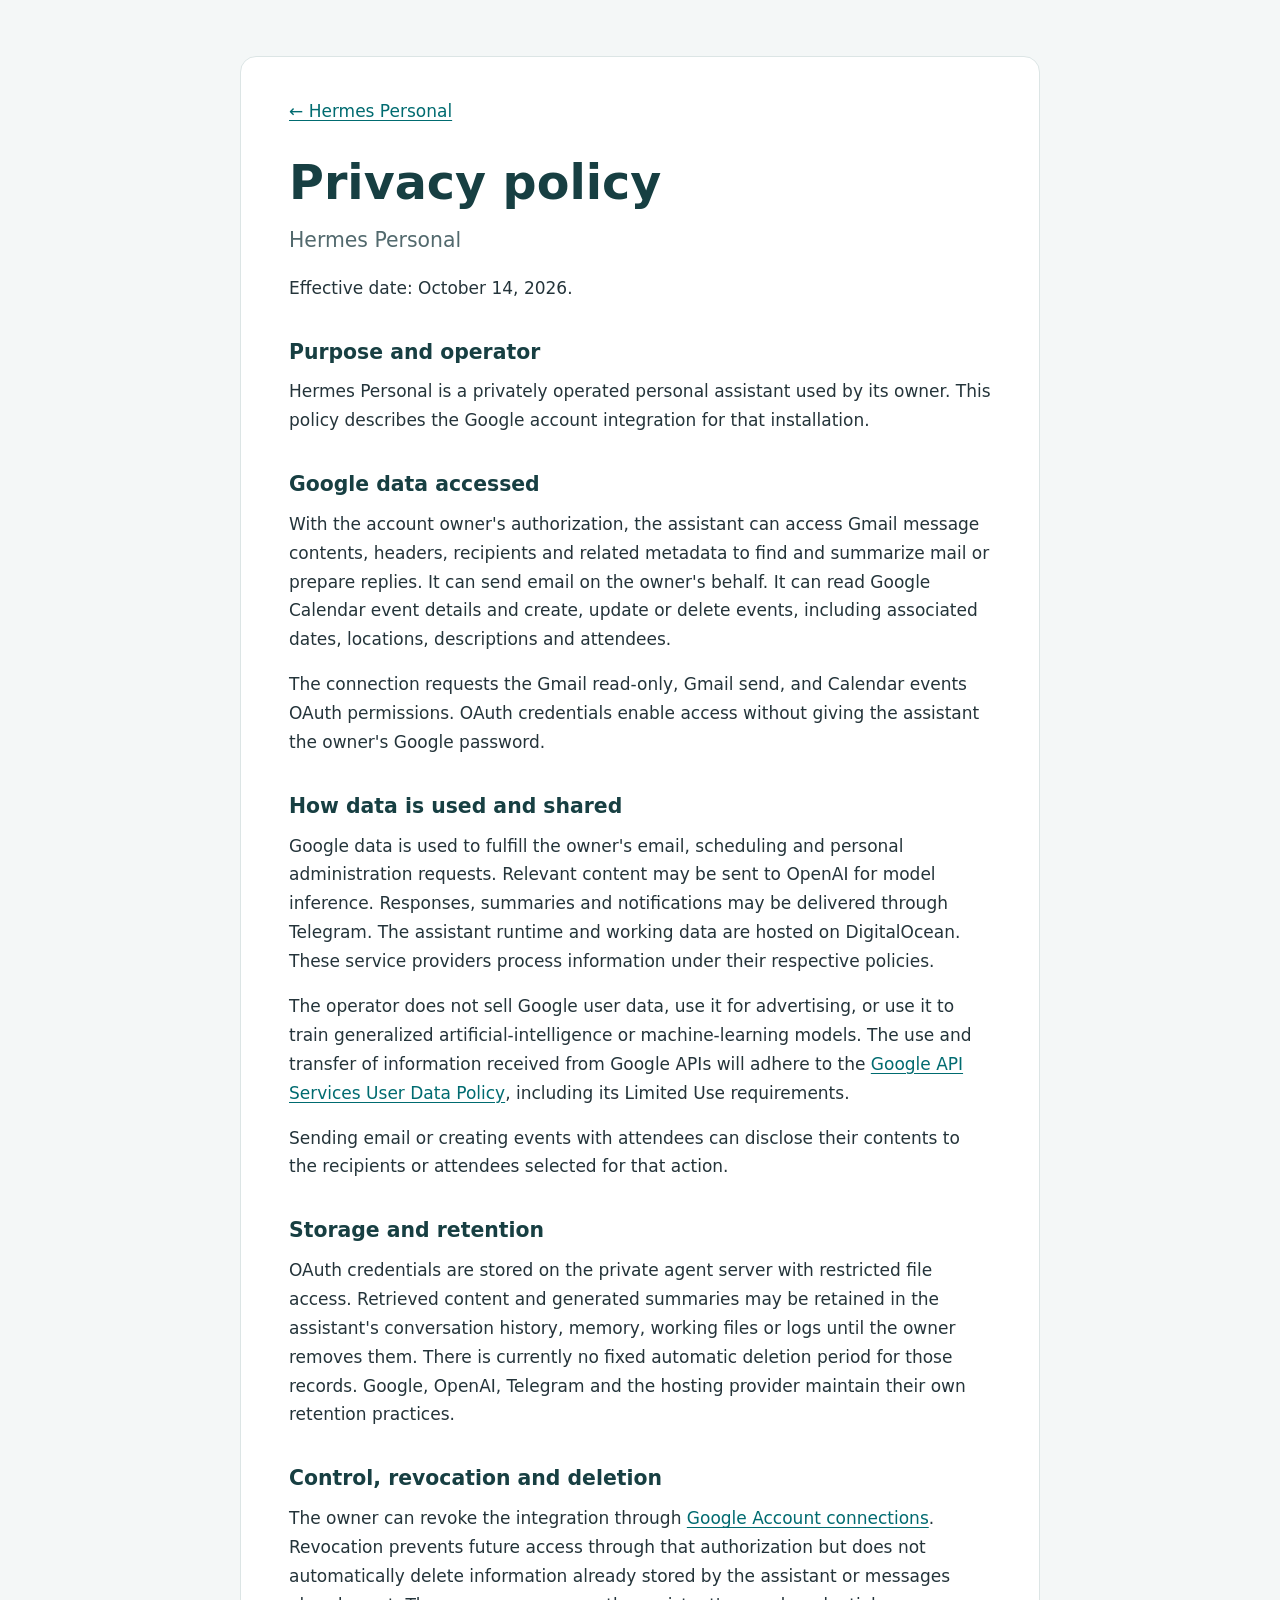
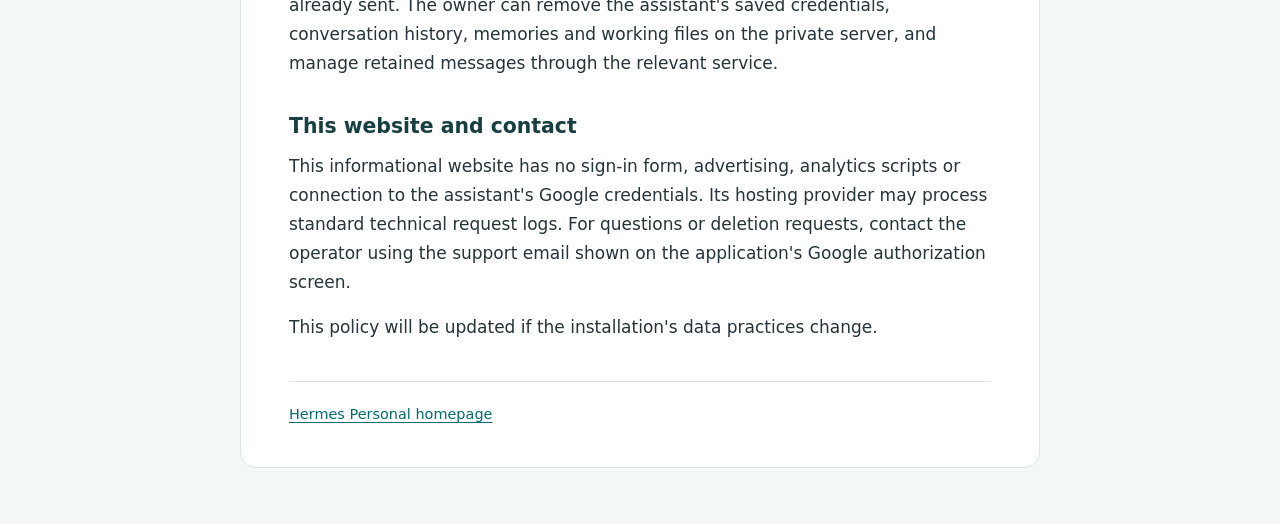
==== privacy.html @ 0a205870 "Publish Hermes Personal homepage and privacy policy" ====
<!doctype html>
<html lang="en">
<head>
  <meta charset="utf-8">
  <meta name="viewport" content="width=device-width, initial-scale=1">
  <meta name="description" content="How the Hermes Personal assistant accesses, uses, stores and shares Google account data.">
  <title>Privacy policy · Hermes Personal</title>
  <link rel="stylesheet" href="style.css">
</head>
<body>
  <main>
    <nav><a href="index.html">← Hermes Personal</a></nav>
    <h1>Privacy policy</h1>
    <p class="lead">Hermes Personal</p>
    <p>Effective date: October 14, 2026.</p>
    <section>
      <h2>Purpose and operator</h2>
      <p>Hermes Personal is a privately operated personal assistant used by its owner. This policy describes the Google account integration for that installation.</p>
    </section>
    <section>
      <h2>Google data accessed</h2>
      <p>With the account owner's authorization, the assistant can access Gmail message contents, headers, recipients and related metadata to find and summarize mail or prepare replies. It can send email on the owner's behalf. It can read Google Calendar event details and create, update or delete events, including associated dates, locations, descriptions and attendees.</p>
      <p>The connection requests the Gmail read-only, Gmail send, and Calendar events OAuth permissions. OAuth credentials enable access without giving the assistant the owner's Google password.</p>
    </section>
    <section>
      <h2>How data is used and shared</h2>
      <p>Google data is used to fulfill the owner's email, scheduling and personal administration requests. Relevant content may be sent to OpenAI for model inference. Responses, summaries and notifications may be delivered through Telegram. The assistant runtime and working data are hosted on DigitalOcean. These service providers process information under their respective policies.</p>
      <p>The operator does not sell Google user data, use it for advertising, or use it to train generalized artificial-intelligence or machine-learning models. The use and transfer of information received from Google APIs will adhere to the <a href="https://developers.google.com/terms/api-services-user-data-policy">Google API Services User Data Policy</a>, including its Limited Use requirements.</p>
      <p>Sending email or creating events with attendees can disclose their contents to the recipients or attendees selected for that action.</p>
    </section>
    <section>
      <h2>Storage and retention</h2>
      <p>OAuth credentials are stored on the private agent server with restricted file access. Retrieved content and generated summaries may be retained in the assistant's conversation history, memory, working files or logs until the owner removes them. There is currently no fixed automatic deletion period for those records. Google, OpenAI, Telegram and the hosting provider maintain their own retention practices.</p>
    </section>
    <section>
      <h2>Control, revocation and deletion</h2>
      <p>The owner can revoke the integration through <a href="https://myaccount.google.com/connections">Google Account connections</a>. Revocation prevents future access through that authorization but does not automatically delete information already stored by the assistant or messages already sent. The owner can remove the assistant's saved credentials, conversation history, memories and working files on the private server, and manage retained messages through the relevant service.</p>
    </section>
    <section>
      <h2>This website and contact</h2>
      <p>This informational website has no sign-in form, advertising, analytics scripts or connection to the assistant's Google credentials. Its hosting provider may process standard technical request logs. For questions or deletion requests, contact the operator using the support email shown on the application's Google authorization screen.</p>
      <p>This policy will be updated if the installation's data practices change.</p>
    </section>
    <footer><a href="index.html">Hermes Personal homepage</a></footer>
  </main>
</body>
</html>
---- style.css ----
:root { color-scheme: light; font: 17px/1.7 system-ui, sans-serif; color: #24343a; background: #f4f7f7; }
* { box-sizing: border-box; }
body { margin: 0; }
main { max-width: 800px; margin: 56px auto; padding: 40px 48px; background: #fff; border: 1px solid #dce5e5; border-radius: 16px; }
h1 { color: #173f42; font-size: clamp(2rem, 5vw, 2.8rem); line-height: 1.2; margin: 12px 0; }
h2 { color: #173f42; font-size: 1.2rem; margin: 0 0 8px; }
p { margin: 0 0 16px; }
section { margin-top: 32px; }
a { color: #006b70; text-underline-offset: 3px; }
a:focus-visible { outline: 3px solid #d39531; outline-offset: 4px; }
.eyebrow { text-transform: uppercase; letter-spacing: .12em; font-size: .8rem; font-weight: 700; }
.lead { font-size: 1.2rem; color: #52696d; }
nav { margin-bottom: 28px; }
footer { margin-top: 40px; padding-top: 20px; border-top: 1px solid #dce5e5; font-size: .85rem; color: #52696d; }
@media (max-width: 600px) { main { margin: 16px; padding: 28px 22px; } }
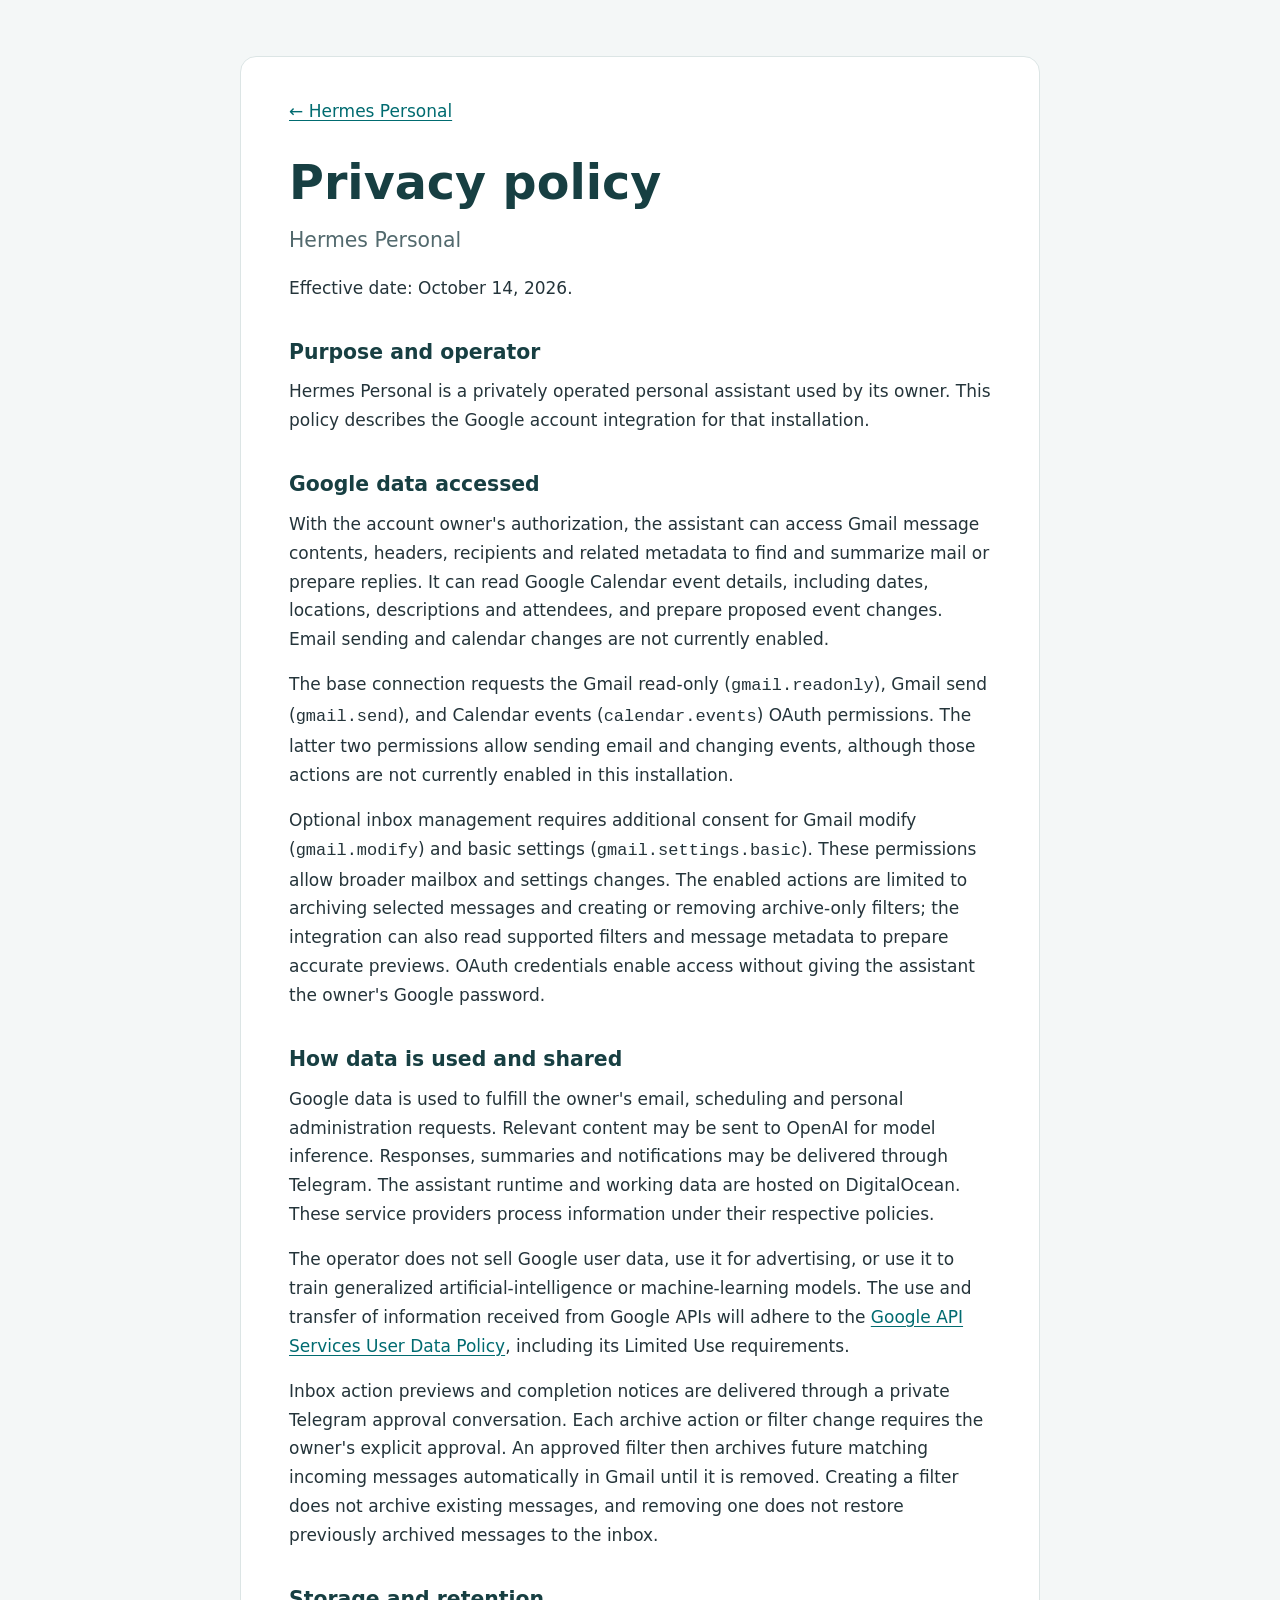
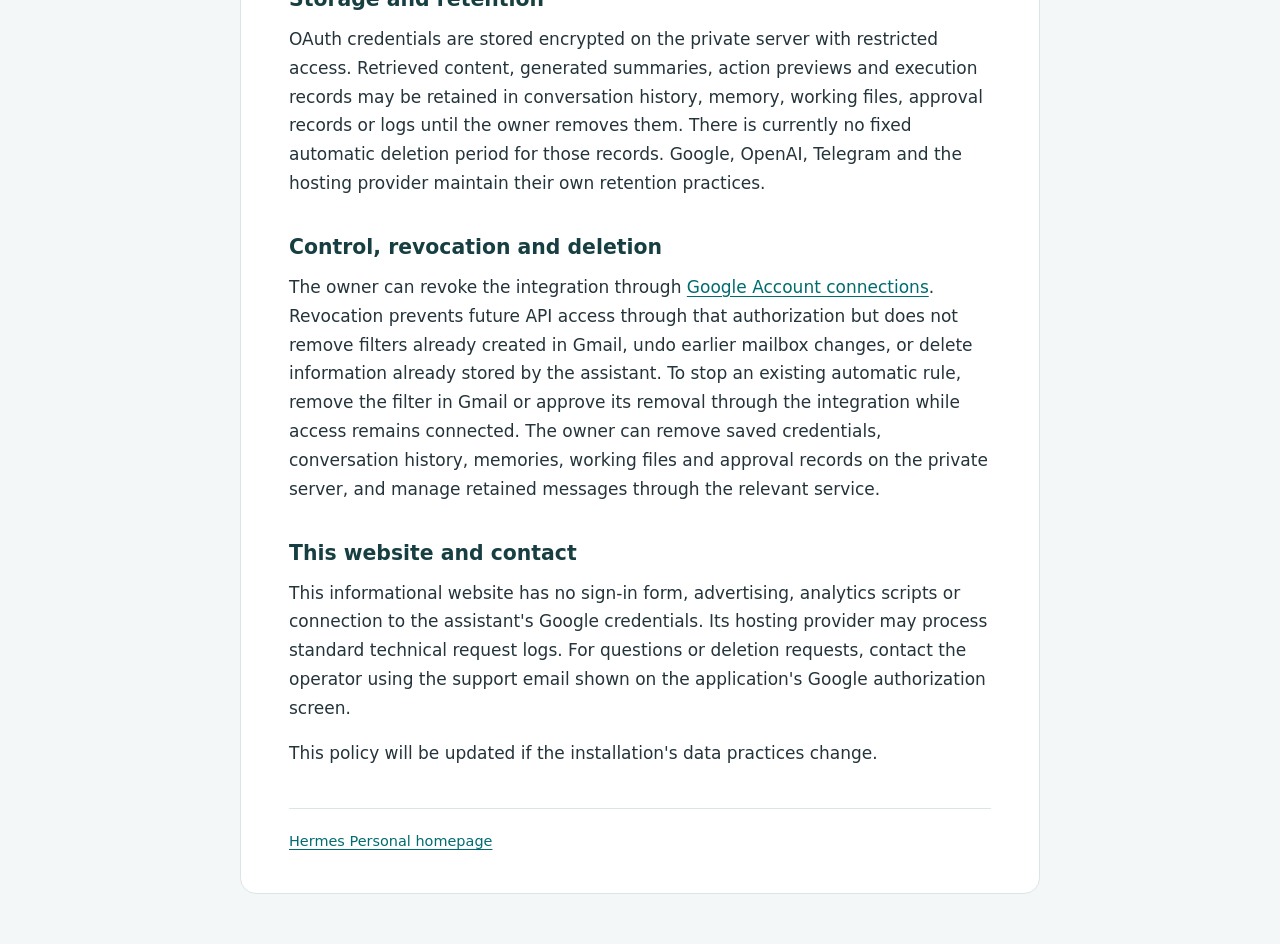
==== commit 9588cfb3: "Describe approved inbox actions and optional Google permissions" ====
--- a/privacy.html
+++ b/privacy.html
@@ -19,22 +19,23 @@
     </section>
     <section>
       <h2>Google data accessed</h2>
-      <p>With the account owner's authorization, the assistant can access Gmail message contents, headers, recipients and related metadata to find and summarize mail or prepare replies. It can send email on the owner's behalf. It can read Google Calendar event details and create, update or delete events, including associated dates, locations, descriptions and attendees.</p>
-      <p>The connection requests the Gmail read-only, Gmail send, and Calendar events OAuth permissions. OAuth credentials enable access without giving the assistant the owner's Google password.</p>
+      <p>With the account owner's authorization, the assistant can access Gmail message contents, headers, recipients and related metadata to find and summarize mail or prepare replies. It can read Google Calendar event details, including dates, locations, descriptions and attendees, and prepare proposed event changes. Email sending and calendar changes are not currently enabled.</p>
+      <p>The base connection requests the Gmail read-only (<code>gmail.readonly</code>), Gmail send (<code>gmail.send</code>), and Calendar events (<code>calendar.events</code>) OAuth permissions. The latter two permissions allow sending email and changing events, although those actions are not currently enabled in this installation.</p>
+      <p>Optional inbox management requires additional consent for Gmail modify (<code>gmail.modify</code>) and basic settings (<code>gmail.settings.basic</code>). These permissions allow broader mailbox and settings changes. The enabled actions are limited to archiving selected messages and creating or removing archive-only filters; the integration can also read supported filters and message metadata to prepare accurate previews. OAuth credentials enable access without giving the assistant the owner's Google password.</p>
     </section>
     <section>
       <h2>How data is used and shared</h2>
       <p>Google data is used to fulfill the owner's email, scheduling and personal administration requests. Relevant content may be sent to OpenAI for model inference. Responses, summaries and notifications may be delivered through Telegram. The assistant runtime and working data are hosted on DigitalOcean. These service providers process information under their respective policies.</p>
       <p>The operator does not sell Google user data, use it for advertising, or use it to train generalized artificial-intelligence or machine-learning models. The use and transfer of information received from Google APIs will adhere to the <a href="https://developers.google.com/terms/api-services-user-data-policy">Google API Services User Data Policy</a>, including its Limited Use requirements.</p>
-      <p>Sending email or creating events with attendees can disclose their contents to the recipients or attendees selected for that action.</p>
+      <p>Inbox action previews and completion notices are delivered through a private Telegram approval conversation. Each archive action or filter change requires the owner's explicit approval. An approved filter then archives future matching incoming messages automatically in Gmail until it is removed. Creating a filter does not archive existing messages, and removing one does not restore previously archived messages to the inbox.</p>
     </section>
     <section>
       <h2>Storage and retention</h2>
-      <p>OAuth credentials are stored on the private agent server with restricted file access. Retrieved content and generated summaries may be retained in the assistant's conversation history, memory, working files or logs until the owner removes them. There is currently no fixed automatic deletion period for those records. Google, OpenAI, Telegram and the hosting provider maintain their own retention practices.</p>
+      <p>OAuth credentials are stored encrypted on the private server with restricted access. Retrieved content, generated summaries, action previews and execution records may be retained in conversation history, memory, working files, approval records or logs until the owner removes them. There is currently no fixed automatic deletion period for those records. Google, OpenAI, Telegram and the hosting provider maintain their own retention practices.</p>
     </section>
     <section>
       <h2>Control, revocation and deletion</h2>
-      <p>The owner can revoke the integration through <a href="https://myaccount.google.com/connections">Google Account connections</a>. Revocation prevents future access through that authorization but does not automatically delete information already stored by the assistant or messages already sent. The owner can remove the assistant's saved credentials, conversation history, memories and working files on the private server, and manage retained messages through the relevant service.</p>
+      <p>The owner can revoke the integration through <a href="https://myaccount.google.com/connections">Google Account connections</a>. Revocation prevents future API access through that authorization but does not remove filters already created in Gmail, undo earlier mailbox changes, or delete information already stored by the assistant. To stop an existing automatic rule, remove the filter in Gmail or approve its removal through the integration while access remains connected. The owner can remove saved credentials, conversation history, memories, working files and approval records on the private server, and manage retained messages through the relevant service.</p>
     </section>
     <section>
       <h2>This website and contact</h2>
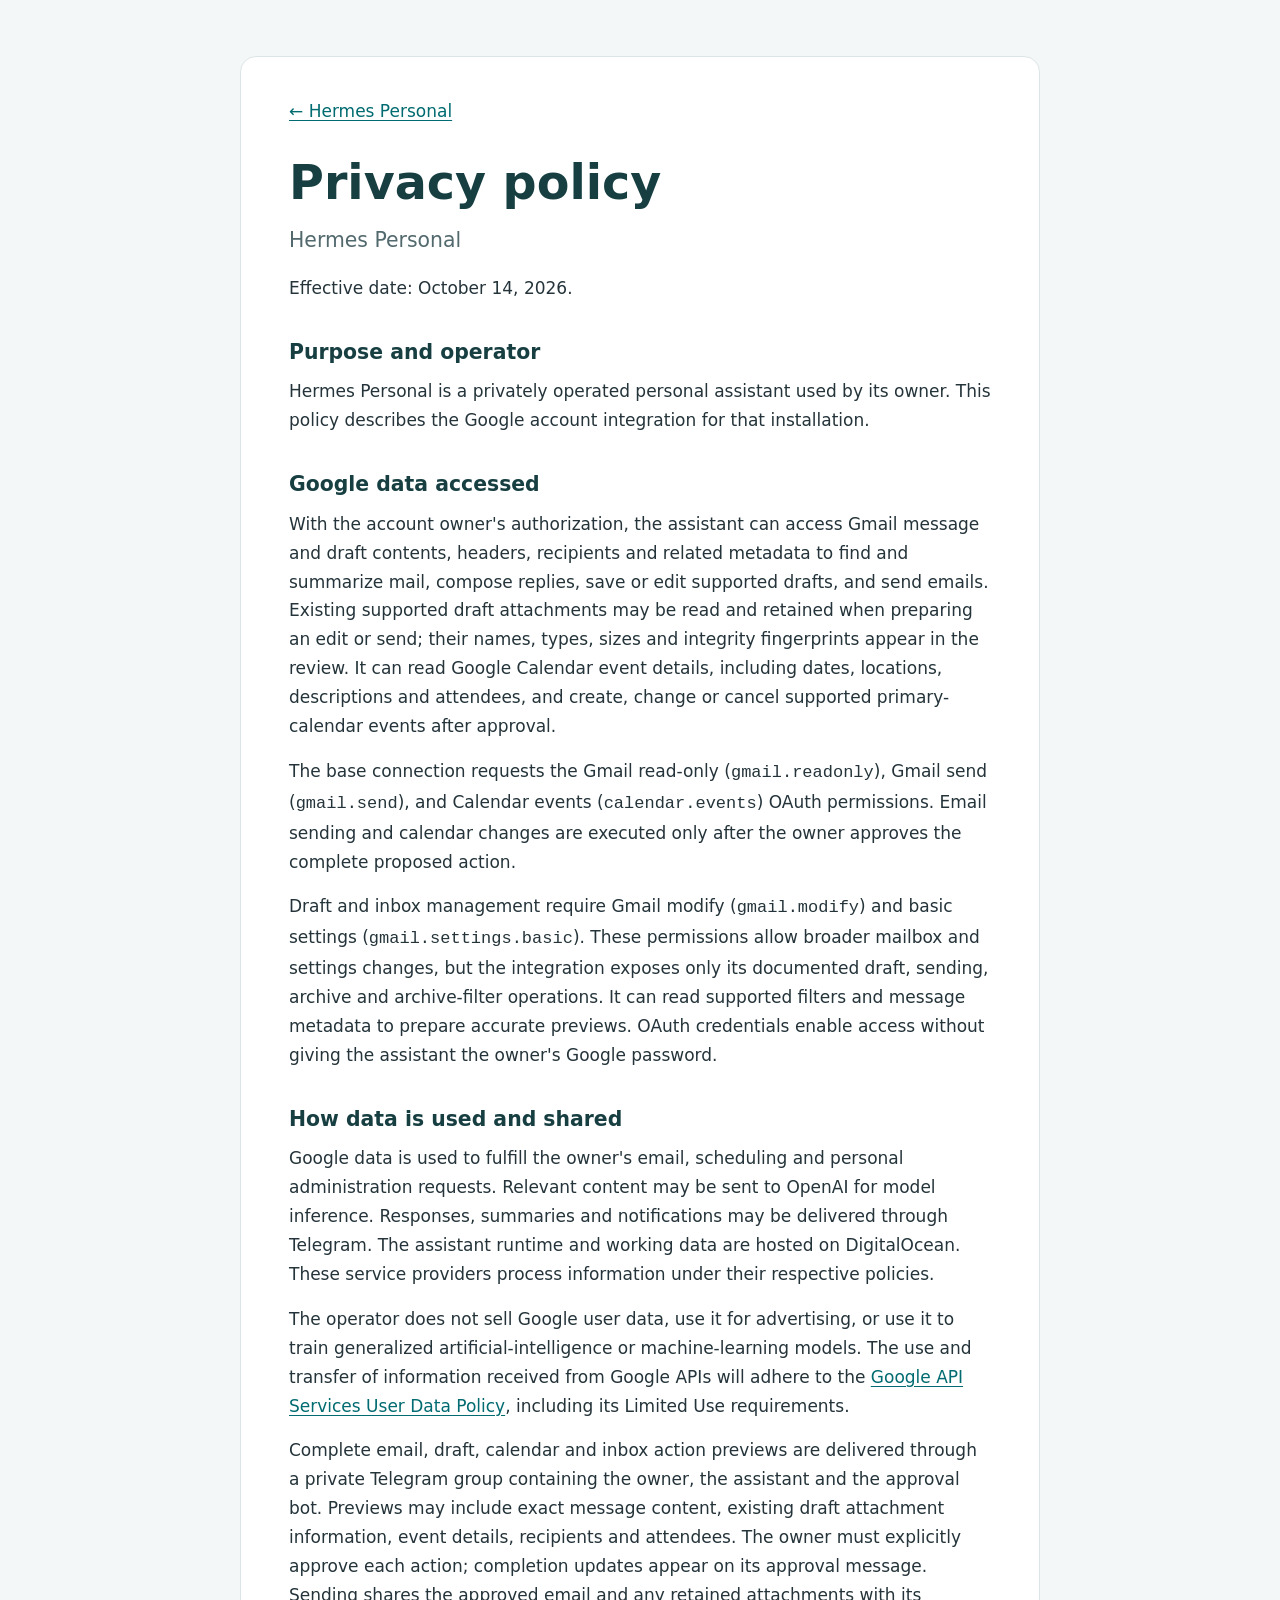
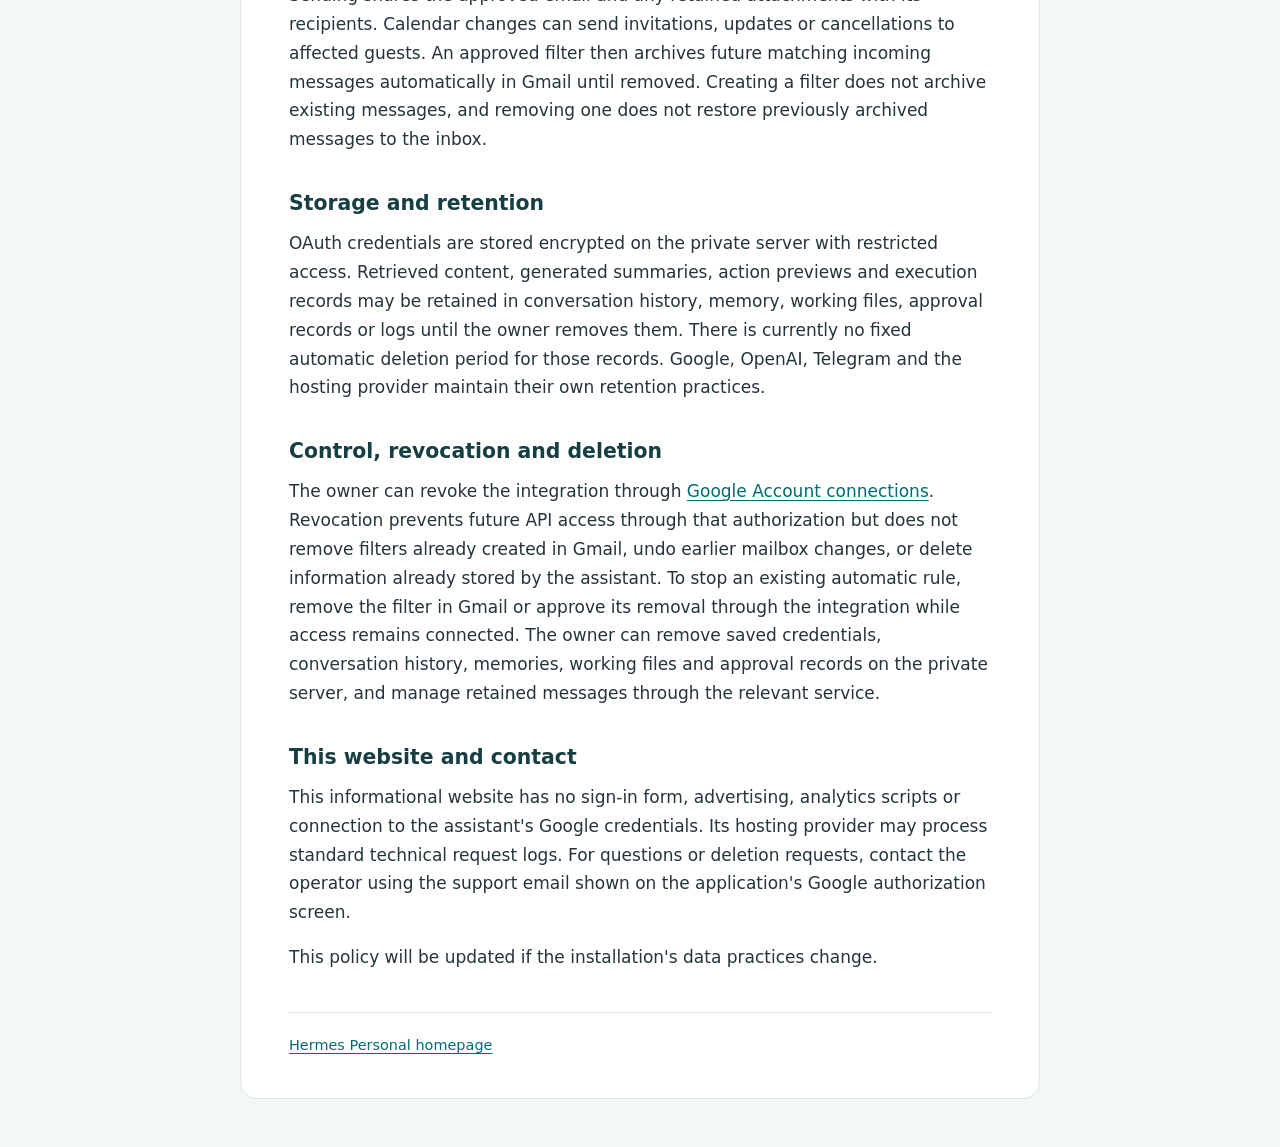
==== commit 4547ff7e: "Document approved email and calendar workflows" ====
--- a/privacy.html
+++ b/privacy.html
@@ -19,15 +19,15 @@
     </section>
     <section>
       <h2>Google data accessed</h2>
-      <p>With the account owner's authorization, the assistant can access Gmail message contents, headers, recipients and related metadata to find and summarize mail or prepare replies. It can read Google Calendar event details, including dates, locations, descriptions and attendees, and prepare proposed event changes. Email sending and calendar changes are not currently enabled.</p>
-      <p>The base connection requests the Gmail read-only (<code>gmail.readonly</code>), Gmail send (<code>gmail.send</code>), and Calendar events (<code>calendar.events</code>) OAuth permissions. The latter two permissions allow sending email and changing events, although those actions are not currently enabled in this installation.</p>
-      <p>Optional inbox management requires additional consent for Gmail modify (<code>gmail.modify</code>) and basic settings (<code>gmail.settings.basic</code>). These permissions allow broader mailbox and settings changes. The enabled actions are limited to archiving selected messages and creating or removing archive-only filters; the integration can also read supported filters and message metadata to prepare accurate previews. OAuth credentials enable access without giving the assistant the owner's Google password.</p>
+      <p>With the account owner's authorization, the assistant can access Gmail message and draft contents, headers, recipients and related metadata to find and summarize mail, compose replies, save or edit supported drafts, and send emails. Existing supported draft attachments may be read and retained when preparing an edit or send; their names, types, sizes and integrity fingerprints appear in the review. It can read Google Calendar event details, including dates, locations, descriptions and attendees, and create, change or cancel supported primary-calendar events after approval.</p>
+      <p>The base connection requests the Gmail read-only (<code>gmail.readonly</code>), Gmail send (<code>gmail.send</code>), and Calendar events (<code>calendar.events</code>) OAuth permissions. Email sending and calendar changes are executed only after the owner approves the complete proposed action.</p>
+      <p>Draft and inbox management require Gmail modify (<code>gmail.modify</code>) and basic settings (<code>gmail.settings.basic</code>). These permissions allow broader mailbox and settings changes, but the integration exposes only its documented draft, sending, archive and archive-filter operations. It can read supported filters and message metadata to prepare accurate previews. OAuth credentials enable access without giving the assistant the owner's Google password.</p>
     </section>
     <section>
       <h2>How data is used and shared</h2>
       <p>Google data is used to fulfill the owner's email, scheduling and personal administration requests. Relevant content may be sent to OpenAI for model inference. Responses, summaries and notifications may be delivered through Telegram. The assistant runtime and working data are hosted on DigitalOcean. These service providers process information under their respective policies.</p>
       <p>The operator does not sell Google user data, use it for advertising, or use it to train generalized artificial-intelligence or machine-learning models. The use and transfer of information received from Google APIs will adhere to the <a href="https://developers.google.com/terms/api-services-user-data-policy">Google API Services User Data Policy</a>, including its Limited Use requirements.</p>
-      <p>Inbox action previews and completion notices are delivered through a private Telegram approval conversation. Each archive action or filter change requires the owner's explicit approval. An approved filter then archives future matching incoming messages automatically in Gmail until it is removed. Creating a filter does not archive existing messages, and removing one does not restore previously archived messages to the inbox.</p>
+      <p>Complete email, draft, calendar and inbox action previews are delivered through a private Telegram group containing the owner, the assistant and the approval bot. Previews may include exact message content, existing draft attachment information, event details, recipients and attendees. The owner must explicitly approve each action; completion updates appear on its approval message. Sending shares the approved email and any retained attachments with its recipients. Calendar changes can send invitations, updates or cancellations to affected guests. An approved filter then archives future matching incoming messages automatically in Gmail until removed. Creating a filter does not archive existing messages, and removing one does not restore previously archived messages to the inbox.</p>
     </section>
     <section>
       <h2>Storage and retention</h2>
